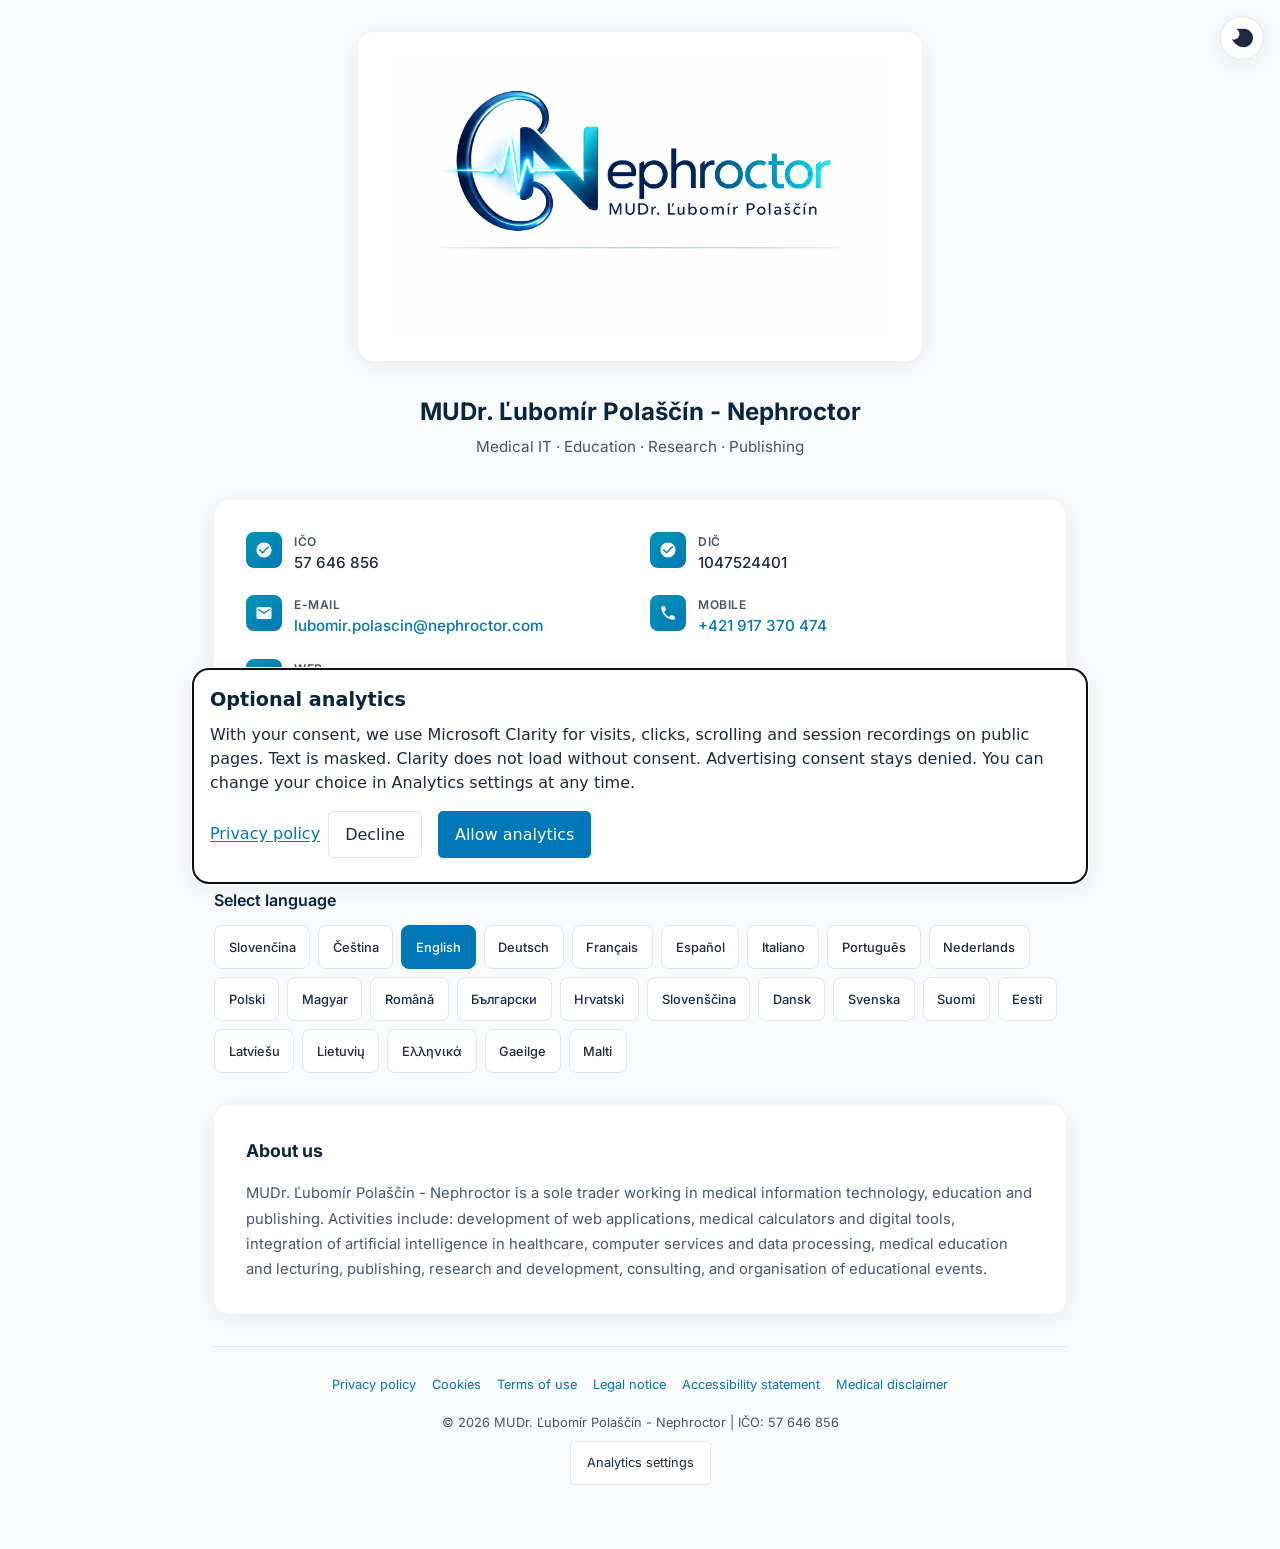
==== index.html @ 3b97b0fe "fix(a11y): announce home language switches via aria-live Match legal-doc and Clarity status messages" ====
<!DOCTYPE html>
<html lang="sk">
<head>
    <meta charset="UTF-8">
    <meta name="viewport" content="width=device-width, initial-scale=1.0">
    <title>MUDr. Ľubomír Polaščín - Nephroctor | Medicínske IT · Vzdelávanie · Výskum · Vydavateľstvo</title>
    <meta name="description" content="MUDr. Ľubomír Polaščín – Nephroctor: medicínske kalkulačky a digitálne nástroje, integrácia AI v zdravotníctve, medicínske vzdelávanie, vydavateľstvo, výskum a poradenstvo.">
    <meta name="author" content="MUDr. Ľubomír Polaščín">
    <meta name="robots" content="index, follow, max-image-preview:large, max-snippet:-1">
    <meta name="theme-color" content="#f8fafc" media="(prefers-color-scheme: light)">
    <meta name="theme-color" content="#0f172a" media="(prefers-color-scheme: dark)">
    <meta name="color-scheme" content="light dark">
    <link rel="canonical" href="https://nephroctor.com/">

    <!-- Language alternates: content is switched client-side, each language has
         a stable, crawlable ?lang= URL. -->
    <link rel="alternate" hreflang="x-default" href="https://nephroctor.com/">
    <link rel="alternate" hreflang="sk" href="https://nephroctor.com/">
    <link rel="alternate" hreflang="cs" href="https://nephroctor.com/?lang=cs">
    <link rel="alternate" hreflang="en" href="https://nephroctor.com/?lang=en">
    <link rel="alternate" hreflang="de" href="https://nephroctor.com/?lang=de">
    <link rel="alternate" hreflang="fr" href="https://nephroctor.com/?lang=fr">
    <link rel="alternate" hreflang="es" href="https://nephroctor.com/?lang=es">
    <link rel="alternate" hreflang="it" href="https://nephroctor.com/?lang=it">
    <link rel="alternate" hreflang="pt" href="https://nephroctor.com/?lang=pt">
    <link rel="alternate" hreflang="nl" href="https://nephroctor.com/?lang=nl">
    <link rel="alternate" hreflang="pl" href="https://nephroctor.com/?lang=pl">
    <link rel="alternate" hreflang="hu" href="https://nephroctor.com/?lang=hu">
    <link rel="alternate" hreflang="ro" href="https://nephroctor.com/?lang=ro">
    <link rel="alternate" hreflang="bg" href="https://nephroctor.com/?lang=bg">
    <link rel="alternate" hreflang="hr" href="https://nephroctor.com/?lang=hr">
    <link rel="alternate" hreflang="sl" href="https://nephroctor.com/?lang=sl">
    <link rel="alternate" hreflang="da" href="https://nephroctor.com/?lang=da">
    <link rel="alternate" hreflang="sv" href="https://nephroctor.com/?lang=sv">
    <link rel="alternate" hreflang="fi" href="https://nephroctor.com/?lang=fi">
    <link rel="alternate" hreflang="et" href="https://nephroctor.com/?lang=et">
    <link rel="alternate" hreflang="lv" href="https://nephroctor.com/?lang=lv">
    <link rel="alternate" hreflang="lt" href="https://nephroctor.com/?lang=lt">
    <link rel="alternate" hreflang="el" href="https://nephroctor.com/?lang=el">
    <link rel="alternate" hreflang="ga" href="https://nephroctor.com/?lang=ga">
    <link rel="alternate" hreflang="mt" href="https://nephroctor.com/?lang=mt">

    <!-- Icons / PWA -->
    <link rel="icon" href="assets/favicon.ico" sizes="32x32">
    <link rel="icon" type="image/png" sizes="16x16" href="assets/favicon-16.png">
    <link rel="icon" type="image/png" sizes="32x32" href="assets/favicon-32.png">
    <link rel="apple-touch-icon" href="assets/apple-touch-icon.png">
    <link rel="manifest" href="site.webmanifest">

    <!-- Open Graph / Twitter -->
    <meta property="og:type" content="website">
    <meta property="og:site_name" content="Nephroctor">
    <meta property="og:title" content="MUDr. Ľubomír Polaščín - Nephroctor">
    <meta property="og:description" content="Medicínske kalkulačky a digitálne nástroje, integrácia AI v zdravotníctve, medicínske vzdelávanie, vydavateľská činnosť, výskum a poradenstvo.">
    <meta property="og:url" content="https://nephroctor.com/">
    <meta property="og:locale" content="sk_SK">
    <meta property="og:image" content="https://nephroctor.com/assets/og-image.jpg">
    <meta property="og:image:width" content="1200">
    <meta property="og:image:height" content="630">
    <meta property="og:image:type" content="image/jpeg">
    <meta property="og:image:alt" content="Nephroctor - MUDr. Ľubomír Polaščín">
    <meta name="twitter:card" content="summary_large_image">
    <meta name="twitter:title" content="MUDr. Ľubomír Polaščín - Nephroctor">
    <meta name="twitter:description" content="Medicínske kalkulačky a digitálne nástroje, integrácia AI v zdravotníctve, medicínske vzdelávanie, vydavateľská činnosť, výskum a poradenstvo.">
    <meta name="twitter:image" content="https://nephroctor.com/assets/og-image.jpg">

    <link rel="preload" href="assets/fonts/inter-latin.woff2" as="font" type="font/woff2" crossorigin>
    <link rel="stylesheet" href="assets/site.css">

    <script type="application/ld+json">
    {
        "@context": "https://schema.org",
        "@graph": [
            {
                "@type": "WebSite",
                "@id": "https://nephroctor.com/#website",
                "url": "https://nephroctor.com/",
                "name": "Nephroctor",
                "inLanguage": ["sk", "cs", "en", "de", "fr", "es", "it", "pt", "nl", "pl", "hu", "ro", "bg", "hr", "sl", "da", "sv", "fi", "et", "lv", "lt", "el", "ga", "mt"],
                "publisher": { "@id": "https://nephroctor.com/#person" }
            },
            {
                "@type": "Person",
                "@id": "https://nephroctor.com/#person",
                "name": "MUDr. Ľubomír Polaščín",
                "givenName": "Ľubomír",
                "familyName": "Polaščín",
                "honorificPrefix": "MUDr.",
                "jobTitle": "Medicínske informačné technológie, vzdelávanie a vydavateľská činnosť",
                "url": "https://nephroctor.com/",
                "image": "https://nephroctor.com/assets/og-image.jpg",
                "email": "mailto:lubomir.polascin@nephroctor.com",
                "telephone": "+421917370474",
                "knowsAbout": ["Medicínske informačné technológie", "Medicínske kalkulačky", "Digitálne nástroje v zdravotníctve", "Umelá inteligencia v zdravotníctve", "Vývoj webových aplikácií", "Medicínske vzdelávanie", "Vydavateľská činnosť", "Výskum a vývoj", "Spracovanie údajov"],
                "sameAs": ["https://polascin.net", "https://nefro.polascin.net"]
            },
            {
                "@type": "ProfessionalService",
                "@id": "https://nephroctor.com/#business",
                "name": "MUDr. Ľubomír Polaščín - Nephroctor",
                "url": "https://nephroctor.com/",
                "logo": "https://nephroctor.com/assets/logo.png",
                "image": "https://nephroctor.com/assets/og-image.jpg",
                "email": "lubomir.polascin@nephroctor.com",
                "telephone": "+421917370474",
                "founder": { "@id": "https://nephroctor.com/#person" },
                "taxID": "1047524401",
                "identifier": [
                    { "@type": "PropertyValue", "name": "IČO", "value": "57646856" },
                    { "@type": "PropertyValue", "name": "DIČ", "value": "1047524401" },
                    { "@type": "PropertyValue", "name": "Číslo živnostenského registra", "value": "140-38318" }
                ],
                "address": {
                    "@type": "PostalAddress",
                    "streetAddress": "Kvetná 944/2I",
                    "postalCode": "900 41",
                    "addressLocality": "Rovinka",
                    "addressCountry": "SK"
                },
                "areaServed": ["SK", "EU"],
                "availableLanguage": ["sk", "cs", "en", "de", "fr", "es", "it", "pt", "nl", "pl", "hu", "ro", "bg", "hr", "sl", "da", "sv", "fi", "et", "lv", "lt", "el", "ga", "mt"],
                "knowsAbout": ["Medicínske informačné technológie", "Medicínske kalkulačky", "Digitálne nástroje v zdravotníctve", "Umelá inteligencia v zdravotníctve", "Vývoj webových aplikácií", "Medicínske vzdelávanie", "Vydavateľská činnosť", "Výskum a vývoj", "Spracovanie údajov"]
            }
        ]
    }
    </script>
</head>
<body>
    <script>
        (function () {
            try {
                var stored = localStorage.getItem('nephroctor-theme');
                if (stored === 'dark' || stored === 'light') {
                    document.documentElement.setAttribute('data-theme', stored);
                }
                /* No stored preference: leave data-theme unset so CSS media and
                   later OS changes keep working. theme-color still syncs below. */
            } catch (e) {
                /* localStorage unavailable (private mode, blocked storage) */
            }
            /* theme-color must match effective theme (stored or OS), not dual media metas alone. */
            try {
                var theme = document.documentElement.getAttribute('data-theme');
                var dark = theme === 'dark' || (theme !== 'light' && window.matchMedia
                    && window.matchMedia('(prefers-color-scheme: dark)').matches);
                var color = dark ? '#0f172a' : '#f8fafc';
                var metas = document.querySelectorAll('meta[name="theme-color"]');
                if (metas.length) {
                    metas[0].removeAttribute('media');
                    metas[0].setAttribute('content', color);
                    for (var i = 1; i < metas.length; i++) {
                        metas[i].parentNode.removeChild(metas[i]);
                    }
                }
            } catch (e2) { /* theme-color meta unavailable */ }
        })();
    </script>

    <a class="skip-link" id="skip-link" href="#main">Preskočiť na obsah</a>

    <button type="button" class="theme-toggle" id="theme-toggle" aria-label="Tmavý režim" title="Tmavý režim">
        <svg viewBox="0 0 24 24" aria-hidden="true" focusable="false"><path d="M9 2c-1.05 0-2.05.16-3 .46 1.89 1 3.18 2.99 3.18 5.27 0 3.31-2.69 6-6 6-.71 0-1.39-.13-2.02-.36C3.92 18.86 8.56 22 14 22c5.52 0 10-4.48 10-10S19.52 2 14 2c-.63 0-1.24.06-1.83.17C11.06 2.06 10.04 2 9 2z"/></svg>
    </button>

    <div class="container">
        <header class="header">
            <div class="logo-wrapper">
                <picture>
                    <source srcset="assets/logo.webp" type="image/webp">
                    <img src="assets/logo.png" width="1672" height="941" alt="Nephroctor - MUDr. Ľubomír Polaščín" fetchpriority="high">
                </picture>
            </div>
            <h1>MUDr. Ľubomír Polaščín - Nephroctor</h1>
            <p class="subtitle" id="subtitle">Medicínske IT · Vzdelávanie · Výskum · Vydavateľstvo</p>
        </header>

        <main id="main">
            <!-- Business / contact details -->
            <section class="card" aria-labelledby="contact-title">
                <h2 class="visually-hidden" id="contact-title">Kontaktné a identifikačné údaje</h2>
                <div class="info-grid">
                    <div class="info-item">
                        <div class="icon">
                            <svg viewBox="0 0 24 24" aria-hidden="true" focusable="false"><path d="M12 2C6.48 2 2 6.48 2 12s4.48 10 10 10 10-4.48 10-10S17.52 2 12 2zm-2 15l-5-5 1.41-1.41L10 14.17l7.59-7.59L19 8l-9 9z"/></svg>
                        </div>
                        <div>
                            <div class="label">IČO</div>
                            <div class="value">57 646 856</div>
                        </div>
                    </div>
                    <div class="info-item">
                        <div class="icon">
                            <svg viewBox="0 0 24 24" aria-hidden="true" focusable="false"><path d="M12 2C6.48 2 2 6.48 2 12s4.48 10 10 10 10-4.48 10-10S17.52 2 12 2zm-2 15l-5-5 1.41-1.41L10 14.17l7.59-7.59L19 8l-9 9z"/></svg>
                        </div>
                        <div>
                            <div class="label">DIČ</div>
                            <div class="value">1047524401</div>
                        </div>
                    </div>
                    <div class="info-item">
                        <div class="icon">
                            <svg viewBox="0 0 24 24" aria-hidden="true" focusable="false"><path d="M20 4H4c-1.1 0-2 .9-2 2v12c0 1.1.9 2 2 2h16c1.1 0 2-.9 2-2V6c0-1.1-.9-2-2-2zm0 4l-8 5-8-5V6l8 5 8-5v2z"/></svg>
                        </div>
                        <div>
                            <div class="label">E-mail</div>
                            <div class="value"><a href="mailto:lubomir.polascin@nephroctor.com">lubomir.polascin@nephroctor.com</a></div>
                        </div>
                    </div>
                    <div class="info-item">
                        <div class="icon">
                            <svg viewBox="0 0 24 24" aria-hidden="true" focusable="false"><path d="M6.62 10.79c1.44 2.83 3.76 5.14 6.59 6.59l2.2-2.2c.27-.27.67-.36 1.02-.24 1.12.37 2.33.57 3.57.57.55 0 1 .45 1 1V20c0 .55-.45 1-1 1-9.39 0-17-7.61-17-17 0-.55.45-1 1-1h3.5c.55 0 1 .45 1 1 0 1.25.2 2.45.57 3.57.11.35.03.74-.25 1.02l-2.2 2.2z"/></svg>
                        </div>
                        <div>
                            <div class="label" id="label-phone">Mobil</div>
                            <div class="value"><a href="tel:+421917370474">+421 917 370 474</a></div>
                        </div>
                    </div>
                    <div class="info-item">
                        <div class="icon">
                            <svg viewBox="0 0 24 24" aria-hidden="true" focusable="false"><path d="M12 2C6.48 2 2 6.48 2 12s4.48 10 10 10 10-4.48 10-10S17.52 2 12 2zm-1 17.93c-3.95-.49-7-3.85-7-7.93 0-.62.08-1.21.21-1.79L9 15v1c0 1.1.9 2 2 2v1.93zm6.9-2.54c-.26-.81-1-1.39-1.9-1.39h-1v-3c0-.55-.45-1-1-1H8v-2h2c.55 0 1-.45 1-1V7h2c1.1 0 2-.9 2-2v-.41c2.93 1.19 5 4.06 5 7.41 0 2.08-.8 3.97-2.1 5.39z"/></svg>
                        </div>
                        <div>
                            <div class="label">Web</div>
                            <div class="value">
                                <a href="https://nephroctor.com" target="_blank" rel="noopener noreferrer">nephroctor.com</a><br>
                                <a href="https://polascin.net" target="_blank" rel="noopener noreferrer">polascin.net</a><br>
                                <a href="https://nefro.polascin.net" target="_blank" rel="noopener noreferrer">nefro.polascin.net</a><br>
                                <a href="https://demo.arenibus.com" target="_blank" rel="noopener noreferrer">demo.arenibus.com</a><br>
                                <a href="https://arenibus.polascin.net" target="_blank" rel="noopener noreferrer">arenibus.polascin.net</a><br>
                                <a href="https://alphagrab.de" target="_blank" rel="noopener noreferrer">alphagrab.de</a>
                            </div>
                        </div>
                    </div>
                </div>
            </section>

            <!-- Language selection -->
            <section class="lang-section" aria-labelledby="lang-title">
                <h2 id="lang-title">Vyberte jazyk / Select language</h2>
                <div class="lang-grid" id="lang-grid" role="group" aria-labelledby="lang-title">
                    <!-- Generated by JS -->
                </div>
            </section>

            <!-- Translated content -->
            <section class="content-card" aria-labelledby="content-heading">
                <h2 id="content-heading">O nás</h2>
                <p id="content-text">MUDr. Ľubomír Polaščín - Nephroctor je živnostník pôsobiaci v oblasti medicínskych informačných technológií, vzdelávania a vydavateľskej činnosti. Činnosti zahŕňajú: vývoj webových aplikácií, medicínskych kalkulačiek a digitálnych nástrojov, integráciu umelej inteligencie v zdravotníctve, počítačové služby a spracovanie údajov, medicínske vzdelávanie a prednášky, vydavateľskú činnosť, výskum a vývoj, poradenstvo a organizovanie vzdelávacích podujatí.</p>
            </section>
        </main>

        <footer class="footer">
            <nav class="footer-legal" id="footer-legal" aria-label="Právne dokumenty">
                <a href="legal/ochrana-osobnych-udajov.html" data-legal="legalPrivacy">Ochrana osobných údajov</a>
                <a href="legal/cookies.html" data-legal="legalCookies">Cookies</a>
                <a href="legal/podmienky-pouzivania.html" data-legal="legalTerms">Podmienky používania</a>
                <a href="legal/pravne-informacie.html" data-legal="legalNotice">Právne informácie</a>
                <a href="legal/pristupnost.html" data-legal="legalAccessibility">Vyhlásenie o prístupnosti</a>
                <a href="legal/zdravotne-upozornenie.html" data-legal="legalDisclaimer">Zdravotné upozornenie</a>
            </nav>
            <p>&copy; <span id="copyright-year">2026</span> MUDr. Ľubomír Polaščín - Nephroctor | IČO: 57 646 856</p>
        </footer>
    </div>

    <script>
        const translations = {
            bg: {
                name: "Български",
                locale: "bg_BG",
                subtitle: "Медицинско IT · Образование · Изследвания · Издателство",
                langTitle: "Изберете език",
                heading: "За нас",
                text: "MUDr. Ľubomír Polaščín - Nephroctor е самостоятелно заето лице, работещо в областта на медицинските информационни технологии, образованието и издателската дейност. Дейностите включват: разработка на уеб приложения, медицински калкулатори и цифрови инструменти, интеграция на изкуствен интелект в здравеопазването, компютърни услуги и обработка на данни, медицинско образование и лекции, издателска дейност, изследвания и развитие, консултантска дейност и организиране на обучителни мероприятия.",
                description: "MUDr. Ľubomír Polaščín – Nephroctor: медицински калкулатори и цифрови инструменти, ИИ в здравеопазването, медицинско образование, издателство, изследвания и консултации.",
                themeDark: "Тъмен режим",
                themeLight: "Светъл режим",
                contactTitle: "Данни за контакт и идентификация",
                labelPhone: "Мобилен",
                skipLink: "Към съдържанието",
                navLegal: "Правни документи",
                legalPrivacy: "Политика за поверителност",
                legalCookies: "Бисквитки",
                legalTerms: "Условия за ползване",
                legalNotice: "Правна информация",
                legalAccessibility: "Декларация за достъпност",
                legalDisclaimer: "Медицинско предупреждение"
            },
            hr: {
                name: "Hrvatski",
                locale: "hr_HR",
                subtitle: "Medicinski IT · Edukacija · Istraživanje · Nakladništvo",
                langTitle: "Odaberite jezik",
                heading: "O nama",
                text: "MUDr. Ľubomír Polaščín - Nephroctor je samostalni poduzetnik koji djeluje u području medicinskih informacijskih tehnologija, edukacije i nakladničke djelatnosti. Djelatnosti uključuju: razvoj web aplikacija, medicinskih kalkulatora i digitalnih alata, integraciju umjetne inteligencije u zdravstvo, računalne usluge i obradu podataka, medicinsku edukaciju i predavanja, izdavačku djelatnost, istraživanje i razvoj, savjetodavnu djelatnost i organizaciju obrazovnih događanja.",
                description: "MUDr. Ľubomír Polaščín – Nephroctor: medicinski kalkulatori i digitalni alati, UI u zdravstvu, medicinska edukacija, nakladništvo, istraživanje i savjetovanje.",
                themeDark: "Tamni način rada",
                themeLight: "Svijetli način rada",
                contactTitle: "Kontaktni i identifikacijski podaci",
                labelPhone: "Mobitel",
                skipLink: "Prijeđi na sadržaj",
                navLegal: "Pravni dokumenti",
                legalPrivacy: "Pravila o privatnosti",
                legalCookies: "Kolačići",
                legalTerms: "Uvjeti korištenja",
                legalNotice: "Pravne informacije",
                legalAccessibility: "Izjava o pristupačnosti",
                legalDisclaimer: "Medicinska napomena"
            },
            cs: {
                name: "Čeština",
                locale: "cs_CZ",
                subtitle: "Medicínské IT · Vzdělávání · Výzkum · Vydavatelství",
                langTitle: "Vyberte jazyk",
                heading: "O nás",
                text: "MUDr. Ľubomír Polaščín - Nephroctor je živnostník působící v oblasti medicínských informačních technologií, vzdělávání a vydavatelské činnosti. Činnosti zahrnují: vývoj webových aplikací, medicínských kalkulaček a digitálních nástrojů, integraci umělé inteligence ve zdravotnictví, počítačové služby a zpracování dat, lékařské vzdělávání a přednášky, vydavatelskou činnost, výzkum a vývoj, poradenství a organizaci vzdělávacích akcí.",
                description: "MUDr. Ľubomír Polaščín – Nephroctor: medicínské kalkulačky a digitální nástroje, integrace AI ve zdravotnictví, lékařské vzdělávání, vydavatelství, výzkum a poradenství.",
                themeDark: "Tmavý režim",
                themeLight: "Světlý režim",
                contactTitle: "Kontaktní a identifikační údaje",
                labelPhone: "Mobil",
                skipLink: "Přeskočit na obsah",
                navLegal: "Právní dokumenty",
                legalPrivacy: "Ochrana osobních údajů",
                legalCookies: "Cookies",
                legalTerms: "Podmínky používání",
                legalNotice: "Právní informace",
                legalAccessibility: "Prohlášení o přístupnosti",
                legalDisclaimer: "Zdravotní upozornění"
            },
            da: {
                name: "Dansk",
                locale: "da_DK",
                subtitle: "Medicinsk IT · Uddannelse · Forskning · Forlag",
                langTitle: "Vælg sprog",
                heading: "Om os",
                text: "MUDr. Ľubomír Polaščín - Nephroctor er en selvstændig erhvervsdrivende, der arbejder inden for medicinsk informationsteknologi, undervisning og forlagsvirksomhed. Aktiviteterne omfatter: udvikling af webapplikationer, medicinske beregnere og digitale værktøjer, integration af kunstig intelligens i sundhedsvæsenet, computerservice og databehandling, medicinsk undervisning og foredrag, forlagsvirksomhed, forskning og udvikling, rådgivning og arrangering af uddannelsesbegivenheder.",
                description: "MUDr. Ľubomír Polaščín – Nephroctor: medicinske beregnere og digitale værktøjer, AI i sundhedsvæsenet, medicinsk undervisning, forlag, forskning og rådgivning.",
                themeDark: "Mørk tilstand",
                themeLight: "Lys tilstand",
                contactTitle: "Kontakt- og identifikationsoplysninger",
                labelPhone: "Mobil",
                skipLink: "Gå til indhold",
                navLegal: "Juridiske dokumenter",
                legalPrivacy: "Privatlivspolitik",
                legalCookies: "Cookies",
                legalTerms: "Brugsbetingelser",
                legalNotice: "Juridisk information",
                legalAccessibility: "Tilgængelighedserklæring",
                legalDisclaimer: "Medicinsk forbehold"
            },
            nl: {
                name: "Nederlands",
                locale: "nl_NL",
                subtitle: "Medische IT · Onderwijs · Onderzoek · Uitgeverij",
                langTitle: "Kies taal",
                heading: "Over ons",
                text: "MUDr. Ľubomír Polaščín - Nephroctor is een zelfstandig ondernemer actief in medische informatietechnologie, onderwijs en uitgeverij. De activiteiten omvatten: ontwikkeling van webapplicaties, medische rekenhulpen en digitale hulpmiddelen, integratie van kunstmatige intelligentie in de gezondheidszorg, computerdiensten en gegevensverwerking, medische educatie en lezingen, uitgeverij, onderzoek en ontwikkeling, advies en organisatie van educatieve evenementen.",
                description: "MUDr. Ľubomír Polaščín – Nephroctor: medische rekenhulpen en digitale tools, AI in de zorg, medische educatie, uitgeverij, onderzoek en advies.",
                themeDark: "Donkere modus",
                themeLight: "Lichte modus",
                contactTitle: "Contact- en identificatiegegevens",
                labelPhone: "Mobiel",
                skipLink: "Ga naar de inhoud",
                navLegal: "Juridische documenten",
                legalPrivacy: "Privacyverklaring",
                legalCookies: "Cookies",
                legalTerms: "Gebruiksvoorwaarden",
                legalNotice: "Juridische informatie",
                legalAccessibility: "Toegankelijkheidsverklaring",
                legalDisclaimer: "Medische disclaimer"
            },
            en: {
                name: "English",
                locale: "en_GB",
                subtitle: "Medical IT · Education · Research · Publishing",
                langTitle: "Select language",
                heading: "About us",
                text: "MUDr. Ľubomír Polaščín - Nephroctor is a sole trader working in medical information technology, education and publishing. Activities include: development of web applications, medical calculators and digital tools, integration of artificial intelligence in healthcare, computer services and data processing, medical education and lecturing, publishing, research and development, consulting, and organisation of educational events.",
                description: "MUDr. Ľubomír Polaščín – Nephroctor: medical calculators and digital tools, AI in healthcare, medical education, publishing, research and consulting.",
                themeDark: "Dark mode",
                themeLight: "Light mode",
                contactTitle: "Contact and identification details",
                labelPhone: "Mobile",
                skipLink: "Skip to content",
                navLegal: "Legal documents",
                legalPrivacy: "Privacy policy",
                legalCookies: "Cookies",
                legalTerms: "Terms of use",
                legalNotice: "Legal notice",
                legalAccessibility: "Accessibility statement",
                legalDisclaimer: "Medical disclaimer"
            },
            et: {
                name: "Eesti",
                locale: "et_EE",
                subtitle: "Meditsiini-IT · Haridus · Teadus · Kirjastamine",
                langTitle: "Valige keel",
                heading: "Meist",
                text: "MUDr. Ľubomír Polaščín - Nephroctor on füüsilisest isikust ettevõtja, kes tegutseb meditsiinilise infotehnoloogia, hariduse ja kirjastustegevuse valdkonnas. Tegevused hõlmavad: veebirakenduste, meditsiiniliste kalkulaatorite ja digitaalsete tööriistade arendust, tehisintellekti integreerimist tervishoius, arvutiteenuseid ja andmetöötlust, meditsiinilist koolitust ja loenguid, kirjastustegevust, teadus- ja arendustegevust, nõustamist ning haridusürituste korraldamist.",
                description: "MUDr. Ľubomír Polaščín – Nephroctor: meditsiinilised kalkulaatorid ja digitaalsed tööriistad, tehisintellekt tervishoius, koolitus, kirjastamine, teadus ja nõustamine.",
                themeDark: "Tume režiim",
                themeLight: "Hele režiim",
                contactTitle: "Kontakt- ja identifitseerimisandmed",
                labelPhone: "Mobiil",
                skipLink: "Liigu sisu juurde",
                navLegal: "Õigusdokumendid",
                legalPrivacy: "Privaatsuspoliitika",
                legalCookies: "Küpsised",
                legalTerms: "Kasutustingimused",
                legalNotice: "Õiguslik teave",
                legalAccessibility: "Ligipääsetavuse avaldus",
                legalDisclaimer: "Meditsiiniline hoiatus"
            },
            fi: {
                name: "Suomi",
                locale: "fi_FI",
                subtitle: "Lääketieteen IT · Koulutus · Tutkimus · Kustantaminen",
                langTitle: "Valitse kieli",
                heading: "Meistä",
                text: "MUDr. Ľubomír Polaščín - Nephroctor on yksityinen elinkeinonharjoittaja, joka toimii lääketieteellisen tietotekniikan, koulutuksen ja kustannustoiminnan alalla. Toimintaan kuuluu: verkkosovellusten, lääketieteellisten laskureiden ja digitaalisten työkalujen kehitys, tekoälyn integrointi terveydenhuoltoon, tietotekniikkapalvelut ja tietojenkäsittely, lääketieteellinen koulutus ja luennointi, kustannustoiminta, tutkimus ja kehitys, konsultointi sekä koulutustapahtumien järjestäminen.",
                description: "MUDr. Ľubomír Polaščín – Nephroctor: lääketieteelliset laskurit ja digitaaliset työkalut, tekoäly terveydenhuollossa, koulutus, kustantaminen, tutkimus ja konsultointi.",
                themeDark: "Tumma tila",
                themeLight: "Vaalea tila",
                contactTitle: "Yhteys- ja tunnistetiedot",
                labelPhone: "Matkapuhelin",
                skipLink: "Siirry sisältöön",
                navLegal: "Oikeudelliset asiakirjat",
                legalPrivacy: "Tietosuojaseloste",
                legalCookies: "Evästeet",
                legalTerms: "Käyttöehdot",
                legalNotice: "Oikeudelliset tiedot",
                legalAccessibility: "Saavutettavuusseloste",
                legalDisclaimer: "Lääketieteellinen vastuuvapauslauseke"
            },
            fr: {
                name: "Français",
                locale: "fr_FR",
                subtitle: "IT médicale · Éducation · Recherche · Édition",
                langTitle: "Choisir la langue",
                heading: "À propos",
                text: "MUDr. Ľubomír Polaščín - Nephroctor est un entrepreneur individuel actif dans les technologies de l'information médicale, l'enseignement et l'édition. Les activités comprennent : développement d'applications web, de calculateurs médicaux et d'outils numériques, intégration de l'intelligence artificielle dans les soins de santé, services informatiques et traitement de données, enseignement médical et conférences, édition, recherche et développement, conseil et organisation d'événements éducatifs.",
                description: "MUDr. Ľubomír Polaščín – Nephroctor : calculateurs médicaux et outils numériques, IA en santé, enseignement médical, édition, recherche et conseil.",
                themeDark: "Mode sombre",
                themeLight: "Mode clair",
                contactTitle: "Coordonnées et identification",
                labelPhone: "Mobile",
                skipLink: "Aller au contenu",
                navLegal: "Documents juridiques",
                legalPrivacy: "Politique de confidentialité",
                legalCookies: "Cookies",
                legalTerms: "Conditions d'utilisation",
                legalNotice: "Mentions légales",
                legalAccessibility: "Déclaration d'accessibilité",
                legalDisclaimer: "Avertissement médical"
            },
            de: {
                name: "Deutsch",
                locale: "de_DE",
                subtitle: "Medizinische IT · Bildung · Forschung · Verlagswesen",
                langTitle: "Sprache wählen",
                heading: "Über uns",
                text: "MUDr. Ľubomír Polaščín - Nephroctor ist ein Einzelunternehmer, der in den Bereichen medizinische Informationstechnologie, Bildung und Verlagswesen tätig ist. Die Tätigkeiten umfassen: Entwicklung von Webanwendungen, medizinischen Rechnern und digitalen Werkzeugen, Integration künstlicher Intelligenz im Gesundheitswesen, Computerdienste und Datenverarbeitung, medizinische Fortbildung und Vorträge, Verlagstätigkeit, Forschung und Entwicklung, Beratung sowie Organisation von Bildungsveranstaltungen.",
                description: "MUDr. Ľubomír Polaščín – Nephroctor: medizinische Rechner und digitale Werkzeuge, KI im Gesundheitswesen, medizinische Fortbildung, Verlagswesen, Forschung und Beratung.",
                themeDark: "Dunkelmodus",
                themeLight: "Hellmodus",
                contactTitle: "Kontakt- und Identifikationsdaten",
                labelPhone: "Mobil",
                skipLink: "Zum Inhalt springen",
                navLegal: "Rechtliche Dokumente",
                legalPrivacy: "Datenschutzerklärung",
                legalCookies: "Cookies",
                legalTerms: "Nutzungsbedingungen",
                legalNotice: "Impressum",
                legalAccessibility: "Barrierefreiheitserklärung",
                legalDisclaimer: "Medizinischer Haftungsausschluss"
            },
            el: {
                name: "Ελληνικά",
                locale: "el_GR",
                subtitle: "Ιατρική πληροφορική · Εκπαίδευση · Έρευνα · Εκδόσεις",
                langTitle: "Επιλέξτε γλώσσα",
                heading: "Σχετικά με εμάς",
                text: "Ο MUDr. Ľubomír Polaščín - Nephroctor είναι ατομική επιχείρηση που δραστηριοποιείται στους τομείς της ιατρικής πληροφορικής, της εκπαίδευσης και των εκδόσεων. Οι δραστηριότητες περιλαμβάνουν: ανάπτυξη εφαρμογών ιστού, ιατρικών υπολογιστών και ψηφιακών εργαλείων, ενσωμάτωση τεχνητής νοημοσύνης στην υγειονομική περίθαλψη, υπηρεσίες πληροφορικής και επεξεργασίας δεδομένων, ιατρική εκπαίδευση και διαλέξεις, εκδοτική δραστηριότητα, έρευνα και ανάπτυξη, συμβουλευτική και διοργάνωση εκπαιδευτικών εκδηλώσεων.",
                description: "MUDr. Ľubomír Polaščín – Nephroctor: ιατρικοί υπολογιστές και ψηφιακά εργαλεία, ΤΝ στην υγεία, ιατρική εκπαίδευση, εκδόσεις, έρευνα και συμβουλευτική.",
                themeDark: "Σκοτεινή λειτουργία",
                themeLight: "Φωτεινή λειτουργία",
                contactTitle: "Στοιχεία επικοινωνίας και ταυτοποίησης",
                labelPhone: "Κινητό",
                skipLink: "Μετάβαση στο περιεχόμενο",
                navLegal: "Νομικά έγγραφα",
                legalPrivacy: "Πολιτική απορρήτου",
                legalCookies: "Cookies",
                legalTerms: "Όροι χρήσης",
                legalNotice: "Νομικές πληροφορίες",
                legalAccessibility: "Δήλωση προσβασιμότητας",
                legalDisclaimer: "Ιατρική αποποίηση ευθύνης"
            },
            hu: {
                name: "Magyar",
                locale: "hu_HU",
                subtitle: "Orvosi IT · Oktatás · Kutatás · Kiadói tevékenység",
                langTitle: "Válasszon nyelvet",
                heading: "Rólunk",
                text: "MUDr. Ľubomír Polaščín - Nephroctor egyéni vállalkozó, aki az orvosi információtechnológia, az oktatás és a kiadói tevékenység területén dolgozik. Tevékenységei közé tartozik: webalkalmazások, orvosi kalkulátorok és digitális eszközök fejlesztése, mesterséges intelligencia integrációja az egészségügybe, számítástechnikai szolgáltatások és adatfeldolgozás, orvosi oktatás és előadások, kiadói tevékenység, kutatás és fejlesztés, tanácsadás valamint oktatási rendezvények szervezése.",
                description: "MUDr. Ľubomír Polaščín – Nephroctor: orvosi kalkulátorok és digitális eszközök, MI az egészségügyben, orvosi oktatás, kiadói tevékenység, kutatás és tanácsadás.",
                themeDark: "Sötét mód",
                themeLight: "Világos mód",
                contactTitle: "Kapcsolattartási és azonosító adatok",
                labelPhone: "Mobil",
                skipLink: "Ugrás a tartalomra",
                navLegal: "Jogi dokumentumok",
                legalPrivacy: "Adatvédelmi tájékoztató",
                legalCookies: "Sütik",
                legalTerms: "Felhasználási feltételek",
                legalNotice: "Jogi információk",
                legalAccessibility: "Akadálymentesítési nyilatkozat",
                legalDisclaimer: "Orvosi jognyilatkozat"
            },
            ga: {
                name: "Gaeilge",
                locale: "ga_IE",
                subtitle: "TF Leighis · Oideachas · Taighde · Foilsitheoireacht",
                langTitle: "Roghnaigh teanga",
                heading: "Fúinn",
                text: "Is trádálaí aonair é MUDr. Ľubomír Polaščín - Nephroctor a oibríonn i réimse na teicneolaíochta faisnéise leighis, an oideachais agus na foilsitheoireachta. I measc na ngníomhaíochtaí tá: forbairt feidhmchlár gréasáin, áireamháin leighis agus uirlisí digiteacha, comhtháthú na hintleachta saorga sa chúram sláinte, seirbhísí ríomhaire agus próiseáil sonraí, oideachas leighis agus léachtaí, foilsitheoireacht, taighde agus forbairt, comhairliúchán agus eagrú imeachtaí oideachais.",
                description: "MUDr. Ľubomír Polaščín – Nephroctor: áireamháin leighis agus uirlisí digiteacha, IS sa chúram sláinte, oideachas leighis, foilsitheoireacht, taighde agus comhairliúchán.",
                themeDark: "Mód dorcha",
                themeLight: "Mód geal",
                contactTitle: "Sonraí teagmhála agus aitheantais",
                labelPhone: "Fón póca",
                skipLink: "Léim chuig an ábhar",
                navLegal: "Doiciméid dhlíthiúla",
                legalPrivacy: "Polasaí príobháideachais",
                legalCookies: "Fianáin",
                legalTerms: "Téarmaí úsáide",
                legalNotice: "Faisnéis dhlíthiúil",
                legalAccessibility: "Ráiteas inrochtaineachta",
                legalDisclaimer: "Séanadh leighis"
            },
            it: {
                name: "Italiano",
                locale: "it_IT",
                subtitle: "IT medica · Formazione · Ricerca · Editoria",
                langTitle: "Seleziona lingua",
                heading: "Chi siamo",
                text: "MUDr. Ľubomír Polaščín - Nephroctor è un lavoratore autonomo attivo nelle tecnologie dell'informazione medica, nella formazione e nell'editoria. Le attività comprendono: sviluppo di applicazioni web, calcolatori medici e strumenti digitali, integrazione dell'intelligenza artificiale nella sanità, servizi informatici ed elaborazione dati, formazione medica e conferenze, editoria, ricerca e sviluppo, consulenza e organizzazione di eventi formativi.",
                description: "MUDr. Ľubomír Polaščín – Nephroctor: calcolatori medici e strumenti digitali, IA in sanità, formazione medica, editoria, ricerca e consulenza.",
                themeDark: "Modalità scura",
                themeLight: "Modalità chiara",
                contactTitle: "Dati di contatto e identificativi",
                labelPhone: "Cellulare",
                skipLink: "Vai al contenuto",
                navLegal: "Documenti legali",
                legalPrivacy: "Informativa sulla privacy",
                legalCookies: "Cookie",
                legalTerms: "Condizioni d'uso",
                legalNotice: "Note legali",
                legalAccessibility: "Dichiarazione di accessibilità",
                legalDisclaimer: "Avvertenza medica"
            },
            lv: {
                name: "Latviešu",
                locale: "lv_LV",
                subtitle: "Medicīnas IT · Izglītība · Pētniecība · Izdevējdarbība",
                langTitle: "Izvēlieties valodu",
                heading: "Par mums",
                text: "MUDr. Ľubomír Polaščín - Nephroctor ir individuālais komersants, kas darbojas medicīnas informācijas tehnoloģiju, izglītības un izdevējdarbības jomā. Darbības ietver: tīmekļa lietojumprogrammu, medicīnisko kalkulatoru un digitālo rīku izstrādi, mākslīgā intelekta integrēšanu veselības aprūpē, datoru pakalpojumus un datu apstrādi, medicīnisko izglītību un lekcijas, izdevējdarbību, pētniecību un attīstību, konsultēšanu un izglītojošu pasākumu organizēšanu.",
                description: "MUDr. Ľubomír Polaščín – Nephroctor: medicīniskie kalkulatori un digitālie rīki, MI veselības aprūpē, medicīniskā izglītība, izdevējdarbība, pētniecība un konsultācijas.",
                themeDark: "Tumšais režīms",
                themeLight: "Gaišais režīms",
                contactTitle: "Kontaktinformācija un identifikācijas dati",
                labelPhone: "Mobilais tālrunis",
                skipLink: "Pāriet uz saturu",
                navLegal: "Juridiskie dokumenti",
                legalPrivacy: "Privātuma politika",
                legalCookies: "Sīkdatnes",
                legalTerms: "Lietošanas noteikumi",
                legalNotice: "Juridiskā informācija",
                legalAccessibility: "Piekļūstamības paziņojums",
                legalDisclaimer: "Medicīnisks brīdinājums"
            },
            lt: {
                name: "Lietuvių",
                locale: "lt_LT",
                subtitle: "Medicinos IT · Švietimas · Tyrimai · Leidyba",
                langTitle: "Pasirinkite kalbą",
                heading: "Apie mus",
                text: "MUDr. Ľubomír Polaščín - Nephroctor yra individualus verslininkas, veikiantis medicinos informacinių technologijų, švietimo ir leidybos srityse. Veikla apima: interneto programų, medicininių skaičiuoklių ir skaitmeninių įrankių kūrimą, dirbtinio intelekto integraciją sveikatos priežiūroje, kompiuterines paslaugas ir duomenų apdorojimą, medicininį švietimą ir paskaitas, leidybinę veiklą, mokslinius tyrimus ir plėtrą, konsultacijas bei švietimo renginių organizavimą.",
                description: "MUDr. Ľubomír Polaščín – Nephroctor: medicininės skaičiuoklės ir skaitmeniniai įrankiai, DI sveikatos srityje, medicininis švietimas, leidyba, tyrimai ir konsultacijos.",
                themeDark: "Tamsusis režimas",
                themeLight: "Šviesusis režimas",
                contactTitle: "Kontaktiniai ir identifikaciniai duomenys",
                labelPhone: "Mobilusis telefonas",
                skipLink: "Pereiti prie turinio",
                navLegal: "Teisiniai dokumentai",
                legalPrivacy: "Privatumo politika",
                legalCookies: "Slapukai",
                legalTerms: "Naudojimo sąlygos",
                legalNotice: "Teisinė informacija",
                legalAccessibility: "Prieinamumo deklaracija",
                legalDisclaimer: "Medicininis įspėjimas"
            },
            mt: {
                name: "Malti",
                locale: "mt_MT",
                subtitle: "IT medika · Edukazzjoni · Riċerka · Pubblikazzjoni",
                langTitle: "Agħżel lingwa",
                heading: "Dwarna",
                text: "MUDr. Ľubomír Polaščín - Nephroctor huwa negozjant waħdu li jaħdem fl-oqsma tat-teknoloġija tal-informazzjoni medika, l-edukazzjoni u l-pubblikazzjoni. L-attivitajiet jinkludu: żvilupp ta' applikazzjonijiet web, kalkulaturi mediċi u għodod diġitali, integrazzjoni tal-intelliġenza artifiċjali fil-kura tas-saħħa, servizzi tal-kompjuter u l-ipproċessar tad-data, edukazzjoni medika u lekċers, pubblikazzjoni, riċerka u żvilupp, konsulenza u organizzazzjoni ta' avvenimenti edukattivi.",
                description: "MUDr. Ľubomír Polaščín – Nephroctor: kalkulaturi mediċi u għodod diġitali, IA fil-kura tas-saħħa, edukazzjoni medika, pubblikazzjoni, riċerka u konsulenza.",
                themeDark: "Modalità skura",
                themeLight: "Modalità ċara",
                contactTitle: "Dettalji ta' kuntatt u identifikazzjoni",
                labelPhone: "Mowbajl",
                skipLink: "Aqbeż għall-kontenut",
                navLegal: "Dokumenti legali",
                legalPrivacy: "Politika ta' privatezza",
                legalCookies: "Cookies",
                legalTerms: "Termini tal-użu",
                legalNotice: "Informazzjoni legali",
                legalAccessibility: "Dikjarazzjoni ta' aċċessibbiltà",
                legalDisclaimer: "Ċaħda medika"
            },
            pl: {
                name: "Polski",
                locale: "pl_PL",
                subtitle: "IT medyczne · Edukacja · Badania · Wydawnictwo",
                langTitle: "Wybierz język",
                heading: "O nas",
                text: "MUDr. Ľubomír Polaščín - Nephroctor jest przedsiębiorcą działającym w obszarze medycznych technologii informacyjnych, edukacji i działalności wydawniczej. Działalność obejmuje: tworzenie aplikacji internetowych, kalkulatorów medycznych i narzędzi cyfrowych, integrację sztucznej inteligencji w opiece zdrowotnej, usługi komputerowe i przetwarzanie danych, edukację medyczną i wykłady, działalność wydawniczą, badania i rozwój, doradztwo oraz organizację wydarzeń edukacyjnych.",
                description: "MUDr. Ľubomír Polaščín – Nephroctor: kalkulatory medyczne i narzędzia cyfrowe, AI w ochronie zdrowia, edukacja medyczna, wydawnictwo, badania i doradztwo.",
                themeDark: "Tryb ciemny",
                themeLight: "Tryb jasny",
                contactTitle: "Dane kontaktowe i identyfikacyjne",
                labelPhone: "Telefon komórkowy",
                skipLink: "Przejdź do treści",
                navLegal: "Dokumenty prawne",
                legalPrivacy: "Polityka prywatności",
                legalCookies: "Pliki cookie",
                legalTerms: "Warunki korzystania",
                legalNotice: "Informacje prawne",
                legalAccessibility: "Deklaracja dostępności",
                legalDisclaimer: "Zastrzeżenie medyczne"
            },
            pt: {
                name: "Português",
                locale: "pt_PT",
                subtitle: "TI médica · Educação · Investigação · Edição",
                langTitle: "Selecionar idioma",
                heading: "Sobre nós",
                text: "MUDr. Ľubomír Polaščín - Nephroctor é um empresário em nome individual que atua em tecnologias de informação médica, ensino e edição. As atividades incluem: desenvolvimento de aplicações web, calculadoras médicas e ferramentas digitais, integração de inteligência artificial na saúde, serviços informáticos e processamento de dados, ensino médico e palestras, atividade editorial, investigação e desenvolvimento, consultoria e organização de eventos educativos.",
                description: "MUDr. Ľubomír Polaščín – Nephroctor: calculadoras médicas e ferramentas digitais, IA na saúde, ensino médico, edição, investigação e consultoria.",
                themeDark: "Modo escuro",
                themeLight: "Modo claro",
                contactTitle: "Dados de contacto e identificação",
                labelPhone: "Telemóvel",
                skipLink: "Ir para o conteúdo",
                navLegal: "Documentos legais",
                legalPrivacy: "Política de privacidade",
                legalCookies: "Cookies",
                legalTerms: "Termos de utilização",
                legalNotice: "Informação legal",
                legalAccessibility: "Declaração de acessibilidade",
                legalDisclaimer: "Aviso médico"
            },
            ro: {
                name: "Română",
                locale: "ro_RO",
                subtitle: "IT medical · Educație · Cercetare · Editare",
                langTitle: "Selectați limba",
                heading: "Despre noi",
                text: "MUDr. Ľubomír Polaščín - Nephroctor este un întreprinzător individual care activează în domeniul tehnologiei informației medicale, al educației și al activității editoriale. Activitățile includ: dezvoltarea de aplicații web, calculatoare medicale și instrumente digitale, integrarea inteligenței artificiale în sistemul de sănătate, servicii informatice și prelucrarea datelor, educație medicală și prelegeri, activitate editorială, cercetare și dezvoltare, consultanță și organizarea de evenimente educaționale.",
                description: "MUDr. Ľubomír Polaščín – Nephroctor: calculatoare medicale și instrumente digitale, IA în sănătate, educație medicală, editare, cercetare și consultanță.",
                themeDark: "Mod întunecat",
                themeLight: "Mod luminos",
                contactTitle: "Date de contact și identificare",
                labelPhone: "Mobil",
                skipLink: "Salt la conținut",
                navLegal: "Documente juridice",
                legalPrivacy: "Politica de confidențialitate",
                legalCookies: "Cookie-uri",
                legalTerms: "Termeni de utilizare",
                legalNotice: "Informații juridice",
                legalAccessibility: "Declarație de accesibilitate",
                legalDisclaimer: "Aviz medical"
            },
            sk: {
                name: "Slovenčina",
                locale: "sk_SK",
                subtitle: "Medicínske IT · Vzdelávanie · Výskum · Vydavateľstvo",
                langTitle: "Vyberte jazyk",
                heading: "O nás",
                text: "MUDr. Ľubomír Polaščín - Nephroctor je živnostník pôsobiaci v oblasti medicínskych informačných technológií, vzdelávania a vydavateľskej činnosti. Činnosti zahŕňajú: vývoj webových aplikácií, medicínskych kalkulačiek a digitálnych nástrojov, integráciu umelej inteligencie v zdravotníctve, počítačové služby a spracovanie údajov, medicínske vzdelávanie a prednášky, vydavateľskú činnosť, výskum a vývoj, poradenstvo a organizovanie vzdelávacích podujatí.",
                description: "MUDr. Ľubomír Polaščín – Nephroctor: medicínske kalkulačky a digitálne nástroje, integrácia AI v zdravotníctve, medicínske vzdelávanie, vydavateľstvo, výskum a poradenstvo.",
                themeDark: "Tmavý režim",
                themeLight: "Svetlý režim",
                contactTitle: "Kontaktné a identifikačné údaje",
                labelPhone: "Mobil",
                skipLink: "Preskočiť na obsah",
                navLegal: "Právne dokumenty",
                legalPrivacy: "Ochrana osobných údajov",
                legalCookies: "Cookies",
                legalTerms: "Podmienky používania",
                legalNotice: "Právne informácie",
                legalAccessibility: "Vyhlásenie o prístupnosti",
                legalDisclaimer: "Zdravotné upozornenie"
            },
            sl: {
                name: "Slovenščina",
                locale: "sl_SI",
                subtitle: "Medicinska IT · Izobraževanje · Raziskave · Založništvo",
                langTitle: "Izberite jezik",
                heading: "O nas",
                text: "MUDr. Ľubomír Polaščín - Nephroctor je samostojni podjetnik, ki deluje na področju medicinskih informacijskih tehnologij, izobraževanja in založniške dejavnosti. Dejavnosti vključujejo: razvoj spletnih aplikacij, medicinskih kalkulatorjev in digitalnih orodij, integracijo umetne inteligence v zdravstvo, računalniške storitve in obdelavo podatkov, medicinsko izobraževanje in predavanja, založniško dejavnost, raziskave in razvoj, svetovanje ter organizacijo izobraževalnih dogodkov.",
                description: "MUDr. Ľubomír Polaščín – Nephroctor: medicinski kalkulatorji in digitalna orodja, UI v zdravstvu, medicinsko izobraževanje, založništvo, raziskave in svetovanje.",
                themeDark: "Temni način",
                themeLight: "Svetli način",
                contactTitle: "Kontaktni in identifikacijski podatki",
                labelPhone: "Mobilni telefon",
                skipLink: "Preskoči na vsebino",
                navLegal: "Pravni dokumenti",
                legalPrivacy: "Politika zasebnosti",
                legalCookies: "Piškotki",
                legalTerms: "Pogoji uporabe",
                legalNotice: "Pravne informacije",
                legalAccessibility: "Izjava o dostopnosti",
                legalDisclaimer: "Zdravstveno opozorilo"
            },
            es: {
                name: "Español",
                locale: "es_ES",
                subtitle: "TI médica · Educación · Investigación · Edición",
                langTitle: "Seleccionar idioma",
                heading: "Sobre nosotros",
                text: "MUDr. Ľubomír Polaščín - Nephroctor es un empresario individual que trabaja en tecnologías de la información médica, educación y edición. Las actividades incluyen: desarrollo de aplicaciones web, calculadoras médicas y herramientas digitales, integración de inteligencia artificial en la atención sanitaria, servicios informáticos y procesamiento de datos, educación médica y conferencias, actividad editorial, investigación y desarrollo, consultoría y organización de eventos educativos.",
                description: "MUDr. Ľubomír Polaščín – Nephroctor: calculadoras médicas y herramientas digitales, IA en sanidad, educación médica, edición, investigación y consultoría.",
                themeDark: "Modo oscuro",
                themeLight: "Modo claro",
                contactTitle: "Datos de contacto e identificación",
                labelPhone: "Móvil",
                skipLink: "Ir al contenido",
                navLegal: "Documentos legales",
                legalPrivacy: "Política de privacidad",
                legalCookies: "Cookies",
                legalTerms: "Condiciones de uso",
                legalNotice: "Aviso legal",
                legalAccessibility: "Declaración de accesibilidad",
                legalDisclaimer: "Aviso médico"
            },
            sv: {
                name: "Svenska",
                locale: "sv_SE",
                subtitle: "Medicinsk IT · Utbildning · Forskning · Förlag",
                langTitle: "Välj språk",
                heading: "Om oss",
                text: "MUDr. Ľubomír Polaščín - Nephroctor är en enskild näringsidkare verksam inom medicinsk informationsteknik, utbildning och förlagsverksamhet. Verksamheten omfattar: utveckling av webbapplikationer, medicinska kalkylatorer och digitala verktyg, integrering av artificiell intelligens i hälso- och sjukvården, datortjänster och databehandling, medicinsk utbildning och föreläsningar, förlagsverksamhet, forskning och utveckling, rådgivning samt anordnande av utbildningsevenemang.",
                description: "MUDr. Ľubomír Polaščín – Nephroctor: medicinska kalkylatorer och digitala verktyg, AI i vården, medicinsk utbildning, förlag, forskning och rådgivning.",
                themeDark: "Mörkt läge",
                themeLight: "Ljust läge",
                contactTitle: "Kontakt- och identifikationsuppgifter",
                labelPhone: "Mobil",
                skipLink: "Hoppa till innehåll",
                navLegal: "Juridiska dokument",
                legalPrivacy: "Integritetspolicy",
                legalCookies: "Kakor",
                legalTerms: "Användarvillkor",
                legalNotice: "Juridisk information",
                legalAccessibility: "Tillgänglighetsutlåtande",
                legalDisclaimer: "Medicinsk friskrivning"
            }
        };

        const LANG_ORDER = ['sk', 'cs', 'en', 'de', 'fr', 'es', 'it', 'pt', 'nl', 'pl', 'hu', 'ro',
                            'bg', 'hr', 'sl', 'da', 'sv', 'fi', 'et', 'lv', 'lt', 'el', 'ga', 'mt'];
        const SITE_URL = 'https://nephroctor.com/';
        const BRAND = 'MUDr. Ľubomír Polaščín - Nephroctor';

        const store = {
            get: function (key) {
                try { return localStorage.getItem(key); } catch (e) { return null; }
            },
            set: function (key, value) {
                try { localStorage.setItem(key, value); } catch (e) { /* storage blocked */ }
            }
        };

        /* Language resolution order: ?lang= → stored choice → browser → Slovak. */
        function initialLang() {
            var fromUrl;
            try {
                fromUrl = new URLSearchParams(window.location.search).get('lang');
            } catch (e) {
                fromUrl = null;
            }
            if (fromUrl && translations[fromUrl]) return fromUrl;

            var stored = store.get('nephroctor-lang');
            if (stored && translations[stored]) return stored;

            var prefs = (navigator.languages && navigator.languages.length)
                ? navigator.languages
                : [navigator.language || ''];
            for (var i = 0; i < prefs.length; i++) {
                var code = String(prefs[i]).toLowerCase().split('-')[0];
                if (translations[code]) return code;
            }
            return 'sk';
        }

        let currentLang = 'sk';

        /* Polite status for language changes after the initial paint (clicks +
           cross-tab storage). Autonym alone is enough: "Deutsch", "English". */
        const langLiveRegion = document.createElement('div');
        langLiveRegion.className = 'visually-hidden';
        langLiveRegion.setAttribute('role', 'status');
        langLiveRegion.setAttribute('aria-live', 'polite');
        langLiveRegion.setAttribute('aria-atomic', 'true');
        document.body.appendChild(langLiveRegion);

        function announceLang(code) {
            const msg = translations[code] && translations[code].name;
            if (!msg) return;
            langLiveRegion.textContent = '';
            const paint = () => { langLiveRegion.textContent = msg; };
            if (typeof requestAnimationFrame === 'function') requestAnimationFrame(paint);
            else paint();
        }

        function setMeta(selector, value) {
            const el = document.head.querySelector(selector);
            if (el) el.setAttribute('content', value);
        }

        function applyMetadata(code) {
            const t = translations[code];
            const title = BRAND + ' | ' + t.subtitle;
            const url = code === 'sk' ? SITE_URL : SITE_URL + '?lang=' + code;

            document.title = title;
            setMeta('meta[name="description"]', t.description);
            setMeta('meta[property="og:title"]', BRAND);
            setMeta('meta[property="og:description"]', t.description);
            setMeta('meta[property="og:locale"]', t.locale);
            setMeta('meta[property="og:url"]', url);
            setMeta('meta[name="twitter:title"]', BRAND);
            setMeta('meta[name="twitter:description"]', t.description);

            const canonical = document.head.querySelector('link[rel="canonical"]');
            if (canonical) canonical.setAttribute('href', url);
        }

        function buildLangButtons() {
            const grid = document.getElementById('lang-grid');
            const frag = document.createDocumentFragment();
            LANG_ORDER.forEach(code => {
                const btn = document.createElement('button');
                btn.type = 'button';
                btn.className = 'lang-btn';
                btn.textContent = translations[code].name;
                btn.setAttribute('data-lang', code);
                btn.setAttribute('lang', code);
                btn.setAttribute('aria-pressed', String(code === currentLang));
                btn.addEventListener('click', () => switchLang(code));
                frag.appendChild(btn);
            });
            grid.appendChild(frag);
        }

        function switchLang(code, options) {
            if (!translations[code]) code = 'sk';
            const changed = currentLang !== code;
            currentLang = code;
            const t = translations[code];
            const opts = options || {};

            document.getElementById('subtitle').textContent = t.subtitle;
            document.getElementById('lang-title').textContent = t.langTitle;
            document.getElementById('content-heading').textContent = t.heading;
            document.getElementById('content-text').textContent = t.text;
            document.getElementById('contact-title').textContent = t.contactTitle;
            document.getElementById('label-phone').textContent = t.labelPhone;
            document.getElementById('skip-link').textContent = t.skipLink;

            const nav = document.getElementById('footer-legal');
            nav.setAttribute('aria-label', t.navLegal);
            /* Legal texts exist in Slovak and English; Czech readers get the
               Slovak original, everyone else the English translation. */
            const docLang = (code === 'sk' || code === 'cs') ? 'sk' : 'en';
            nav.querySelectorAll('a[data-legal]').forEach(a => {
                a.textContent = t[a.getAttribute('data-legal')];
                a.setAttribute('href', a.getAttribute('href').split('?')[0] + '?lang=' + docLang);
            });

            document.querySelectorAll('.lang-btn').forEach(btn => {
                btn.setAttribute('aria-pressed', String(btn.getAttribute('data-lang') === code));
            });

            document.documentElement.lang = code;
            applyMetadata(code);
            updateThemeIcon();
            store.set('nephroctor-lang', code);

            if (opts.pushUrl !== false) {
                try {
                    const target = code === 'sk'
                        ? window.location.pathname
                        : window.location.pathname + '?lang=' + code;
                    history.replaceState(null, '', target);
                } catch (e) {
                    /* replaceState unavailable (e.g. file:// origin) */
                }
            }

            /* Initial paint passes announce:false; clicks and cross-tab sync announce. */
            if (changed && opts.announce !== false) announceLang(code);
        }

        // Theme toggle
        const themeToggle = document.getElementById('theme-toggle');
        const sunIcon = '<path d="M12 7c-2.76 0-5 2.24-5 5s2.24 5 5 5 5-2.24 5-5-2.24-5-5-5zM2 13h2c.55 0 1-.45 1-1s-.45-1-1-1H2c-.55 0-1 .45-1 1s.45 1 1 1zm18 0h2c.55 0 1-.45 1-1s-.45-1-1-1h-2c-.55 0-1 .45-1 1s.45 1 1 1zM11 2v2c0 .55.45 1 1 1s1-.45 1-1V2c0-.55-.45-1-1-1s-1 .45-1 1zm0 18v2c0 .55.45 1 1 1s1-.45 1-1v-2c0-.55-.45-1-1-1s-1 .45-1 1zM5.99 4.58a.996.996 0 00-1.41 0 .996.996 0 000 1.41l1.06 1.06c.39.39 1.03.39 1.41 0 .39-.39.39-1.03 0-1.41L5.99 4.58zm12.37 12.37a.996.996 0 00-1.41 0 .996.996 0 000 1.41l1.06 1.06c.39.39 1.03.39 1.41 0 .39-.39.39-1.03 0-1.41l-1.06-1.06zm1.06-10.96a.996.996 0 00-1.41-1.41l-1.06 1.06a.996.996 0 000 1.41c.39.39 1.03.39 1.41 0l1.06-1.06zM7.05 18.36a.996.996 0 000 1.41l1.06 1.06c.39.39 1.03.39 1.41 0 .39-.39.39-1.03 0-1.41l-1.06-1.06a.996.996 0 00-1.41 0z"/>';
        const moonIcon = '<path d="M9 2c-1.05 0-2.05.16-3 .46 1.89 1 3.18 2.99 3.18 5.27 0 3.31-2.69 6-6 6-.71 0-1.39-.13-2.02-.36C3.92 18.86 8.56 22 14 22c5.52 0 10-4.48 10-10S19.52 2 14 2c-.63 0-1.24.06-1.83.17C11.06 2.06 10.04 2 9 2z"/>';

        function isDarkMode() {
            const explicit = document.documentElement.getAttribute('data-theme');
            if (explicit === 'dark') return true;
            if (explicit === 'light') return false;
            return !!(window.matchMedia && window.matchMedia('(prefers-color-scheme: dark)').matches);
        }

        /* Browser chrome follows OS media metas by default; keep one theme-color
           aligned with the effective page theme (explicit toggle or stored). */
        function syncThemeColor() {
            const color = isDarkMode() ? '#0f172a' : '#f8fafc';
            const metas = document.head.querySelectorAll('meta[name="theme-color"]');
            if (!metas.length) return;
            metas[0].removeAttribute('media');
            metas[0].setAttribute('content', color);
            for (let i = 1; i < metas.length; i++) {
                metas[i].parentNode.removeChild(metas[i]);
            }
        }

        function updateThemeIcon() {
            const dark = isDarkMode();
            const t = translations[currentLang];
            const label = dark ? t.themeLight : t.themeDark;
            themeToggle.innerHTML = '<svg viewBox="0 0 24 24" aria-hidden="true" focusable="false">'
                + (dark ? sunIcon : moonIcon) + '</svg>';
            themeToggle.setAttribute('aria-label', label);
            themeToggle.setAttribute('title', label);
            syncThemeColor();
        }

        function toggleTheme() {
            const newTheme = isDarkMode() ? 'light' : 'dark';
            document.documentElement.setAttribute('data-theme', newTheme);
            store.set('nephroctor-theme', newTheme);
            updateThemeIcon();
        }

        themeToggle.addEventListener('click', toggleTheme);

        /* Cross-tab theme/lang: storage fires in other tabs only. */
        window.addEventListener('storage', function (e) {
            if (e.key === 'nephroctor-theme') {
                if (e.newValue === 'dark' || e.newValue === 'light') {
                    document.documentElement.setAttribute('data-theme', e.newValue);
                } else {
                    document.documentElement.removeAttribute('data-theme');
                }
                updateThemeIcon();
                return;
            }
            if (e.key === 'nephroctor-lang') {
                if (e.newValue && translations[e.newValue] && e.newValue !== currentLang) {
                    switchLang(e.newValue);
                }
            }
        });

        /* Collapsed theme-color has no media query; when following the system,
           keep chrome + icon in sync with live prefers-color-scheme changes. */
        if (window.matchMedia) {
            var colorScheme = window.matchMedia('(prefers-color-scheme: dark)');
            var onColorScheme = function () {
                var storedTheme = store.get('nephroctor-theme');
                if (storedTheme === 'dark' || storedTheme === 'light') return;
                document.documentElement.removeAttribute('data-theme');
                updateThemeIcon();
            };
            if (typeof colorScheme.addEventListener === 'function') {
                colorScheme.addEventListener('change', onColorScheme);
            } else if (typeof colorScheme.addListener === 'function') {
                colorScheme.addListener(onColorScheme);
            }
        }

        currentLang = initialLang();
        buildLangButtons();
        switchLang(currentLang, { pushUrl: false, announce: false });
        document.getElementById('copyright-year').textContent = new Date().getFullYear();
    </script>
<script src="assets/clarity-consent.js?v=a6b08f84514b" data-project="z6syb9ejim" data-paths="/,/index.html,/legal/cookies.html,/legal/ochrana-osobnych-udajov.html" data-privacy="/legal/ochrana-osobnych-udajov.html" defer></script>
</body>
</html>
---- assets/site.css ----
/* ==========================================================================
   Nephroctor – shared stylesheet (index.html + /legal/*.html)
   Self-hosted Inter (SIL OFL 1.1) – no third-party font CDN, see /legal/cookies.html
   ========================================================================== */

/* --- Inter, variable, self-hosted ---------------------------------------- */
@font-face {
    font-family: 'Inter';
    font-style: normal;
    font-weight: 400 700;
    font-display: swap;
    src: url('fonts/inter-latin.woff2') format('woff2');
    unicode-range: U+0000-00FF, U+0131, U+0152-0153, U+02BB-02BC, U+02C6, U+02DA, U+02DC, U+0304, U+0308, U+0329, U+2000-206F, U+20AC, U+2122, U+2191, U+2193, U+2212, U+2215, U+FEFF, U+FFFD;
}

@font-face {
    font-family: 'Inter';
    font-style: normal;
    font-weight: 400 700;
    font-display: swap;
    src: url('fonts/inter-latin-ext.woff2') format('woff2');
    unicode-range: U+0100-02BA, U+02BD-02C5, U+02C7-02CC, U+02CE-02D7, U+02DD-02FF, U+0304, U+0308, U+0329, U+1D00-1DBF, U+1E00-1E9F, U+1EF2-1EFF, U+2020, U+20A0-20AB, U+20AD-20C0, U+2113, U+2C60-2C7F, U+A720-A7FF;
}

@font-face {
    font-family: 'Inter';
    font-style: normal;
    font-weight: 400 700;
    font-display: swap;
    src: url('fonts/inter-greek.woff2') format('woff2');
    unicode-range: U+0370-0377, U+037A-037F, U+0384-038A, U+038C, U+038E-03A1, U+03A3-03FF;
}

@font-face {
    font-family: 'Inter';
    font-style: normal;
    font-weight: 400 700;
    font-display: swap;
    src: url('fonts/inter-cyrillic.woff2') format('woff2');
    unicode-range: U+0301, U+0400-045F, U+0490-0491, U+04B0-04B1, U+2116;
}

/* --- Design tokens -------------------------------------------------------- */
:root {
    --color-primary: #0a2540;
    --color-accent: #00b4d8;
    --color-accent-dark: #0077b6;
    /* Filled controls: --color-accent-strong pairs with --color-on-accent
       and is contrast-checked in both themes (see .audit.md, Beh #7). */
    --color-accent-strong: #0077b6;
    --color-on-accent: #ffffff;
    /* Icon plate gradient. The light stop is #0096b5 rather than the brand
       #00b4d8 so the white glyph clears WCAG 1.4.11 (3.48:1 vs 2.46:1). */
    --color-icon-from: #0096b5;
    --color-icon-to: #0077b6;
    --color-bg: #f8fafc;
    --color-card: #ffffff;
    --color-text: #1e293b;
    --color-muted: #475569;
    --color-border: #e2e8f0;
    --radius: 16px;
    --shadow: 0 4px 24px rgba(0, 0, 0, 0.06);
}

:root[data-theme="dark"] {
    --color-primary: #e2e8f0;
    --color-accent: #22d3ee;
    --color-accent-dark: #67e8f9;
    --color-accent-strong: #22d3ee;
    --color-on-accent: #0f172a;
    --color-icon-from: #22d3ee;
    --color-icon-to: #67e8f9;
    --color-bg: #0f172a;
    --color-card: #1e293b;
    --color-text: #f1f5f9;
    --color-muted: #94a3b8;
    --color-border: #334155;
    --shadow: 0 4px 24px rgba(0, 0, 0, 0.25);
}

@media (prefers-color-scheme: dark) {
    :root:not([data-theme="light"]) {
        --color-primary: #e2e8f0;
        --color-accent: #22d3ee;
        --color-accent-dark: #67e8f9;
        --color-accent-strong: #22d3ee;
        --color-on-accent: #0f172a;
        --color-icon-from: #22d3ee;
        --color-icon-to: #67e8f9;
        --color-bg: #0f172a;
        --color-card: #1e293b;
        --color-text: #f1f5f9;
        --color-muted: #94a3b8;
        --color-border: #334155;
        --shadow: 0 4px 24px rgba(0, 0, 0, 0.25);
    }
}

/* --- Base ----------------------------------------------------------------- */
* {
    margin: 0;
    padding: 0;
    box-sizing: border-box;
}

body {
    font-family: 'Inter', system-ui, -apple-system, 'Segoe UI', Roboto, Arial, sans-serif;
    background: var(--color-bg);
    color: var(--color-text);
    line-height: 1.6;
    min-height: 100vh;
    -webkit-text-size-adjust: 100%;
}

.container {
    max-width: 900px;
    margin: 0 auto;
    padding: 2rem 1.5rem;
}

.visually-hidden {
    position: absolute;
    width: 1px;
    height: 1px;
    margin: -1px;
    padding: 0;
    overflow: hidden;
    clip: rect(0 0 0 0);
    clip-path: inset(50%);
    white-space: nowrap;
    border: 0;
}

.skip-link {
    position: absolute;
    left: 0.5rem;
    top: -3rem;
    z-index: 200;
    padding: 0.6rem 1rem;
    border-radius: 8px;
    background: var(--color-accent-strong);
    color: var(--color-on-accent);
    font-size: 0.9rem;
    font-weight: 600;
    text-decoration: none;
    transition: top 0.2s ease;
}

.skip-link:focus {
    top: 0.5rem;
}

/* --- Header / logo -------------------------------------------------------- */
.header {
    text-align: center;
    margin-bottom: 2.5rem;
}

.header img {
    max-width: 500px;
    width: 100%;
    height: auto;
    display: block;
}

/* The logo master has an opaque near-white background, so the plate stays
   white in both themes – a tinted plate would show a visible seam. */
.logo-wrapper {
    display: inline-block;
    background: #ffffff;
    padding: 1.5rem 2rem;
    border-radius: var(--radius);
    box-shadow: var(--shadow);
    margin-bottom: 1.5rem;
}

.header h1 {
    font-size: 1.5rem;
    font-weight: 700;
    color: var(--color-primary);
    margin-bottom: 0.25rem;
}

.header .subtitle {
    font-size: 0.95rem;
    color: var(--color-muted);
}

/* --- Cards ---------------------------------------------------------------- */
.card,
.content-card {
    background: var(--color-card);
    border-radius: var(--radius);
    box-shadow: var(--shadow);
    padding: 2rem;
    margin-bottom: 2rem;
}

.info-grid {
    display: grid;
    /* min() keeps the track from forcing page overflow when the card is
       narrower than 250px (e.g. 320px viewport with container + card padding). */
    grid-template-columns: repeat(auto-fit, minmax(min(250px, 100%), 1fr));
    gap: 1.25rem;
}

.info-item {
    display: flex;
    align-items: flex-start;
    gap: 0.75rem;
    min-width: 0;
}

.info-item .icon {
    flex-shrink: 0;
    width: 36px;
    height: 36px;
    background: linear-gradient(135deg, var(--color-icon-from), var(--color-icon-to));
    border-radius: 8px;
    display: flex;
    align-items: center;
    justify-content: center;
}

.info-item .icon svg {
    width: 18px;
    height: 18px;
    fill: var(--color-on-accent);
}

.info-item .label {
    font-size: 0.75rem;
    text-transform: uppercase;
    letter-spacing: 0.05em;
    color: var(--color-muted);
    font-weight: 600;
}

.info-item .value {
    font-size: 0.95rem;
    color: var(--color-text);
    font-weight: 500;
    min-width: 0;
    overflow-wrap: anywhere;
}

.info-item .value a {
    color: var(--color-accent-dark);
    text-decoration: none;
}

.info-item .value a:hover {
    text-decoration: underline;
}

/* --- Language selector ---------------------------------------------------- */
.lang-section {
    margin-bottom: 2rem;
}

.lang-section h2 {
    font-size: 1rem;
    font-weight: 600;
    margin-bottom: 0.75rem;
    color: var(--color-primary);
}

.lang-grid {
    display: flex;
    flex-wrap: wrap;
    gap: 0.5rem;
}

.lang-btn {
    padding: 0.5rem 0.85rem;
    min-height: 44px;
    border: 1.5px solid var(--color-border);
    border-radius: 8px;
    background: var(--color-card);
    color: var(--color-text);
    font-family: inherit;
    font-size: 0.8rem;
    font-weight: 500;
    cursor: pointer;
    transition: background-color 0.2s ease, border-color 0.2s ease, color 0.2s ease;
    display: inline-flex;
    align-items: center;
}

.lang-btn:hover,
.lang-btn[aria-pressed="true"] {
    border-color: var(--color-accent-strong);
    background: var(--color-accent-strong);
    color: var(--color-on-accent);
}

.lang-btn:focus-visible,
.theme-toggle:focus-visible,
.skip-link:focus-visible,
a:focus-visible {
    outline: 3px solid var(--color-accent-dark);
    outline-offset: 2px;
}

/* --- Content -------------------------------------------------------------- */
.content-card h2 {
    font-size: 1.1rem;
    margin-bottom: 1rem;
    color: var(--color-primary);
}

.content-card p {
    color: var(--color-muted);
    font-size: 0.92rem;
    line-height: 1.7;
}

/* --- Footer --------------------------------------------------------------- */
.footer {
    text-align: center;
    padding: 1.5rem 0;
    color: var(--color-muted);
    font-size: 0.8rem;
    border-top: 1px solid var(--color-border);
}

.footer-legal {
    display: flex;
    flex-wrap: wrap;
    justify-content: center;
    gap: 0.35rem 1rem;
    margin-bottom: 0.85rem;
}

.footer-legal a {
    color: var(--color-accent-dark);
    text-decoration: none;
    padding: 0.25rem 0;
}

.footer-legal a:hover {
    text-decoration: underline;
}

/* --- Theme toggle --------------------------------------------------------- */
.theme-toggle {
    position: fixed;
    top: 1rem;
    right: 1rem;
    width: 44px;
    height: 44px;
    border: 1.5px solid var(--color-border);
    border-radius: 50%;
    background: var(--color-card);
    color: var(--color-text);
    cursor: pointer;
    display: flex;
    align-items: center;
    justify-content: center;
    transition: background-color 0.2s ease, border-color 0.2s ease, color 0.2s ease;
    box-shadow: var(--shadow);
    z-index: 100;
}

.theme-toggle:hover {
    border-color: var(--color-accent-strong);
    background: var(--color-accent-strong);
    color: var(--color-on-accent);
}

.theme-toggle svg {
    width: 22px;
    height: 22px;
    fill: currentColor;
}

/* --- Legal documents ------------------------------------------------------ */
.doc-header {
    margin-bottom: 1.5rem;
}

.doc-header h1 {
    font-size: 1.6rem;
    font-weight: 700;
    color: var(--color-primary);
    margin-bottom: 0.35rem;
}

.doc-meta {
    font-size: 0.8rem;
    color: var(--color-muted);
}

.back-link {
    display: inline-flex;
    align-items: center;
    gap: 0.4rem;
    min-height: 44px;
    color: var(--color-accent-dark);
    font-size: 0.85rem;
    font-weight: 500;
    text-decoration: none;
}

.back-link:hover {
    text-decoration: underline;
}

.doc-lang {
    display: flex;
    gap: 0.5rem;
    margin-bottom: 1.5rem;
}

.doc-lang button {
    padding: 0.4rem 0.9rem;
    min-height: 44px;
    border: 1.5px solid var(--color-border);
    border-radius: 8px;
    background: var(--color-card);
    color: var(--color-text);
    font-family: inherit;
    font-size: 0.8rem;
    font-weight: 600;
    cursor: pointer;
}

.doc-lang button[aria-pressed="true"] {
    border-color: var(--color-accent-strong);
    background: var(--color-accent-strong);
    color: var(--color-on-accent);
}

.doc-lang button:focus-visible {
    outline: 3px solid var(--color-accent-dark);
    outline-offset: 2px;
}

.prose {
    font-size: 0.92rem;
    line-height: 1.75;
    color: var(--color-text);
}

.prose h2 {
    font-size: 1.05rem;
    color: var(--color-primary);
    margin: 1.75rem 0 0.6rem;
}

.prose h2:first-child {
    margin-top: 0;
}

.prose h3 {
    font-size: 0.95rem;
    color: var(--color-primary);
    margin: 1.25rem 0 0.4rem;
}

.prose p,
.prose ul,
.prose ol,
.prose table {
    margin-bottom: 0.85rem;
}

.prose ul,
.prose ol {
    padding-left: 1.35rem;
}

.prose li {
    margin-bottom: 0.3rem;
}

.prose a {
    color: var(--color-accent-dark);
}

.prose dt {
    font-weight: 600;
    margin-top: 0.6rem;
}

.table-scroll {
    overflow-x: auto;
    margin-bottom: 0.85rem;
}

.prose table {
    border-collapse: collapse;
    width: 100%;
    min-width: 30rem;
    font-size: 0.85rem;
}

.prose th,
.prose td {
    border: 1px solid var(--color-border);
    padding: 0.5rem 0.65rem;
    text-align: left;
    vertical-align: top;
}

.prose th {
    background: var(--color-bg);
    font-weight: 600;
}

.callout {
    border-left: 4px solid var(--color-accent-strong);
    background: var(--color-bg);
    border-radius: 0 8px 8px 0;
    padding: 0.85rem 1rem;
    margin: 1rem 0;
}

.callout p:last-child {
    margin-bottom: 0;
}

.todo {
    border-left-color: #b45309;
}

:root[data-theme="dark"] .todo {
    border-left-color: #fbbf24;
}

/* --- Responsive ----------------------------------------------------------- */
@media (max-width: 600px) {
    .container {
        padding: 1.5rem 1rem;
    }

    .card,
    .content-card {
        padding: 1.5rem;
    }

    .header img {
        max-width: 320px;
    }

    .logo-wrapper {
        padding: 1rem 1.25rem;
    }

    .doc-header h1 {
        font-size: 1.3rem;
    }
}

@media (prefers-reduced-motion: reduce) {
    *,
    *::before,
    *::after {
        animation-duration: 0.01ms !important;
        animation-iteration-count: 1 !important;
        transition-duration: 0.01ms !important;
        scroll-behavior: auto !important;
    }
}

/* --- Print ---------------------------------------------------------------- */
@media print {
    .theme-toggle,
    .doc-lang,
    .lang-section,
    .skip-link,
    .back-link,
    .clarity-settings,
    .clarity-consent,
    .clarity-consent-status {
        display: none !important;
    }

    body {
        background: #fff;
        color: #000;
    }

    .card,
    .content-card {
        box-shadow: none;
        border: 1px solid #ccc;
    }
}
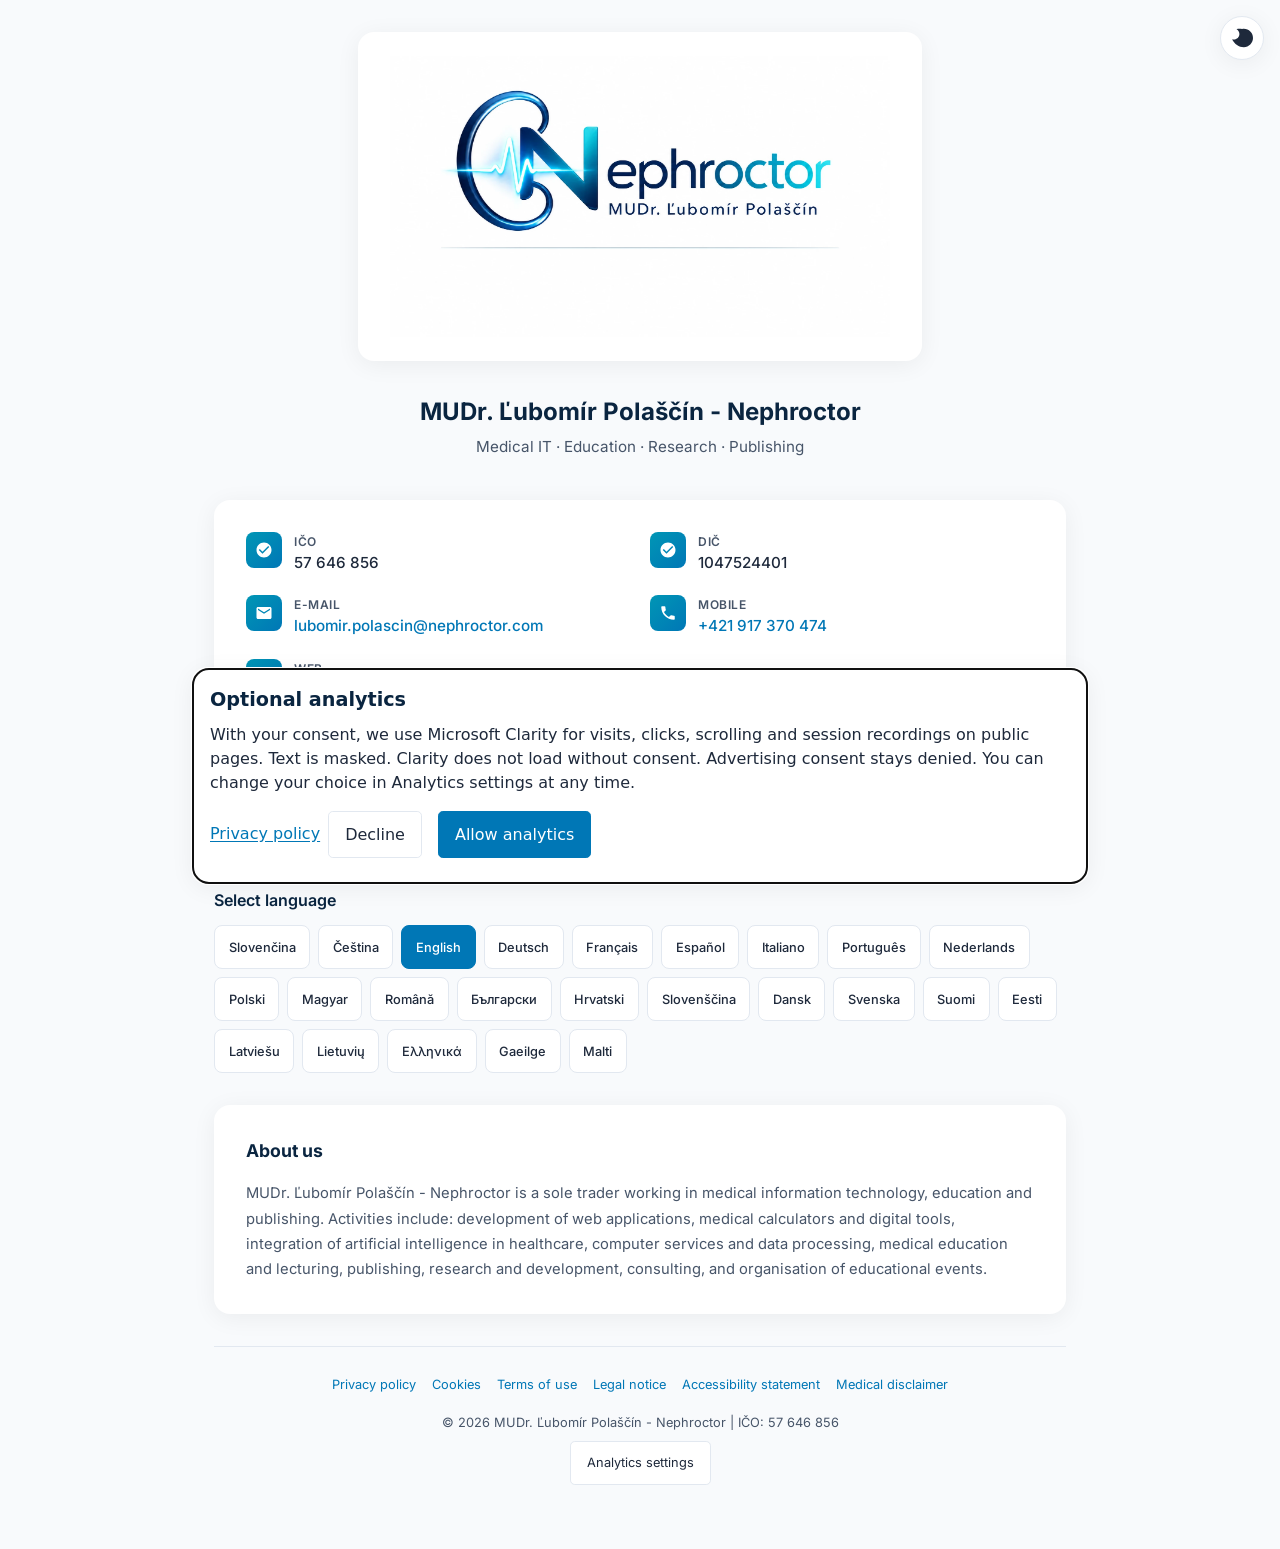
==== commit bce92c36: "fix(a11y): keep Clarity consent dialog scrollable after page scroll lock Document overflow lock left" ====
--- a/index.html
+++ b/index.html
@@ -54,6 +54,29 @@
     <meta property="og:description" content="Medicínske kalkulačky a digitálne nástroje, integrácia AI v zdravotníctve, medicínske vzdelávanie, vydavateľská činnosť, výskum a poradenstvo.">
     <meta property="og:url" content="https://nephroctor.com/">
     <meta property="og:locale" content="sk_SK">
+    <meta property="og:locale:alternate" content="cs_CZ">
+    <meta property="og:locale:alternate" content="en_GB">
+    <meta property="og:locale:alternate" content="de_DE">
+    <meta property="og:locale:alternate" content="fr_FR">
+    <meta property="og:locale:alternate" content="es_ES">
+    <meta property="og:locale:alternate" content="it_IT">
+    <meta property="og:locale:alternate" content="pt_PT">
+    <meta property="og:locale:alternate" content="nl_NL">
+    <meta property="og:locale:alternate" content="pl_PL">
+    <meta property="og:locale:alternate" content="hu_HU">
+    <meta property="og:locale:alternate" content="ro_RO">
+    <meta property="og:locale:alternate" content="bg_BG">
+    <meta property="og:locale:alternate" content="hr_HR">
+    <meta property="og:locale:alternate" content="sl_SI">
+    <meta property="og:locale:alternate" content="da_DK">
+    <meta property="og:locale:alternate" content="sv_SE">
+    <meta property="og:locale:alternate" content="fi_FI">
+    <meta property="og:locale:alternate" content="et_EE">
+    <meta property="og:locale:alternate" content="lv_LV">
+    <meta property="og:locale:alternate" content="lt_LT">
+    <meta property="og:locale:alternate" content="el_GR">
+    <meta property="og:locale:alternate" content="ga_IE">
+    <meta property="og:locale:alternate" content="mt_MT">
     <meta property="og:image" content="https://nephroctor.com/assets/og-image.jpg">
     <meta property="og:image:width" content="1200">
     <meta property="og:image:height" content="630">
@@ -63,6 +86,7 @@
     <meta name="twitter:title" content="MUDr. Ľubomír Polaščín - Nephroctor">
     <meta name="twitter:description" content="Medicínske kalkulačky a digitálne nástroje, integrácia AI v zdravotníctve, medicínske vzdelávanie, vydavateľská činnosť, výskum a poradenstvo.">
     <meta name="twitter:image" content="https://nephroctor.com/assets/og-image.jpg">
+    <meta name="twitter:image:alt" content="Nephroctor - MUDr. Ľubomír Polaščín">
 
     <link rel="preload" href="assets/fonts/inter-latin.woff2" as="font" type="font/woff2" crossorigin>
     <link rel="stylesheet" href="assets/site.css">
@@ -174,7 +198,7 @@
             <p class="subtitle" id="subtitle">Medicínske IT · Vzdelávanie · Výskum · Vydavateľstvo</p>
         </header>
 
-        <main id="main">
+        <main id="main" tabindex="-1">
             <!-- Business / contact details -->
             <section class="card" aria-labelledby="contact-title">
                 <h2 class="visually-hidden" id="contact-title">Kontaktné a identifikačné údaje</h2>
@@ -1001,6 +1025,6 @@
         switchLang(currentLang, { pushUrl: false, announce: false });
         document.getElementById('copyright-year').textContent = new Date().getFullYear();
     </script>
-<script src="assets/clarity-consent.js?v=a6b08f84514b" data-project="z6syb9ejim" data-paths="/,/index.html,/legal/cookies.html,/legal/ochrana-osobnych-udajov.html" data-privacy="/legal/ochrana-osobnych-udajov.html" defer></script>
+<script src="assets/clarity-consent.js?v=78331b7675cf" data-project="z6syb9ejim" data-paths="/,/index.html,/legal/cookies.html,/legal/ochrana-osobnych-udajov.html" data-privacy="/legal/ochrana-osobnych-udajov.html" defer></script>
 </body>
 </html>
--- a/assets/site.css
+++ b/assets/site.css
@@ -150,6 +150,13 @@
     top: 0.5rem;
 }
 
+/* Skip-link target must be programmatically focusable (WCAG 2.4.1) so keyboard
+   focus actually moves into main after activation. tabindex="-1" keeps it out of
+   sequential tab order; hide the landmark-wide ring on that programmatic focus. */
+#main:focus {
+    outline: none;
+}
+
 /* --- Header / logo -------------------------------------------------------- */
 .header {
     text-align: center;
